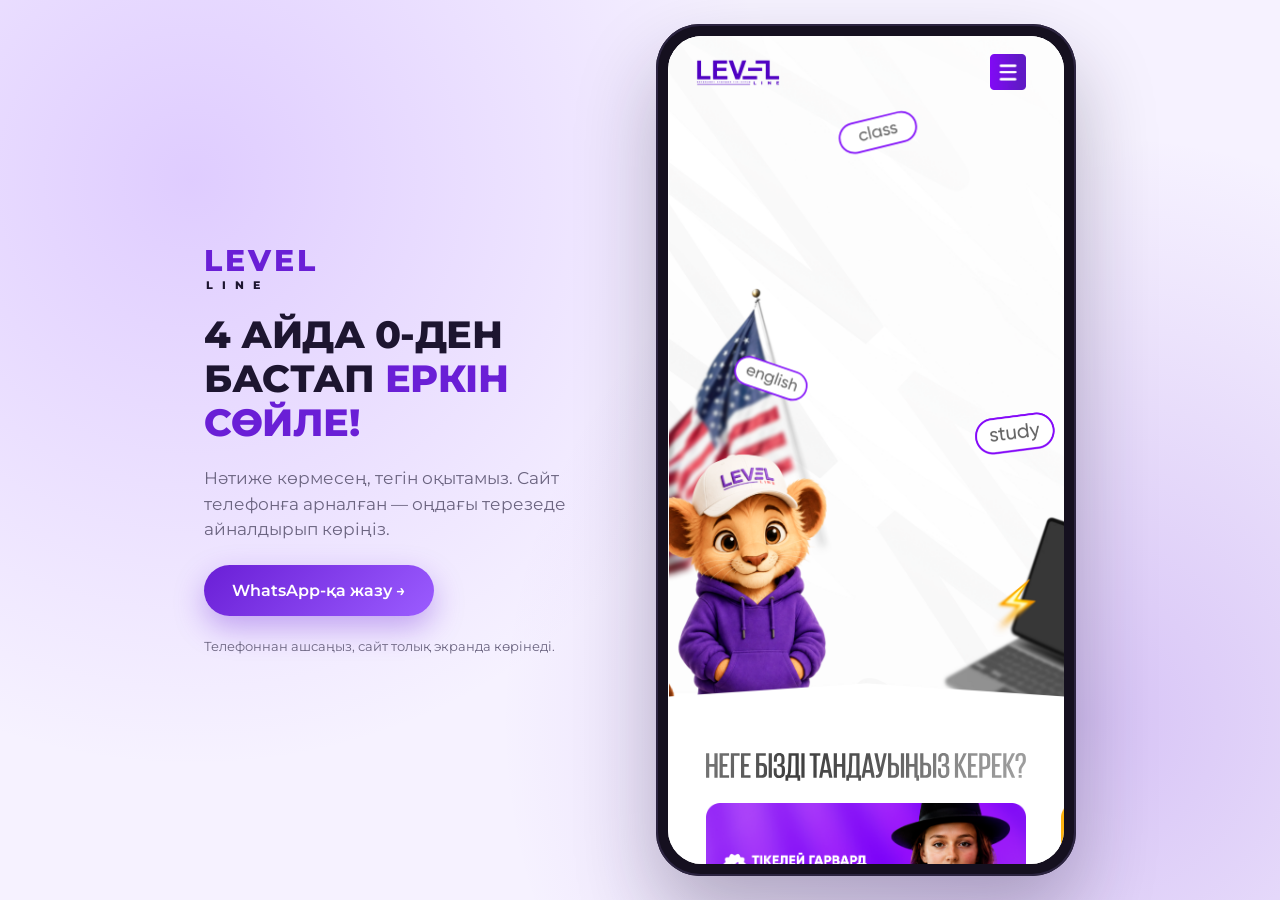
==== desktop.html @ 5b071d93 "LEVEL LINE сайтының Tilda-дан көшірмесі + компьютер нұсқасы Co-Authored-By: Claude Opus 5.5 <noreply" ====
<!doctype html>
<html lang="kk">
<head>
<meta charset="utf-8">
<meta name="viewport" content="width=device-width, initial-scale=1">
<title>LEVEL LINE</title>
<link rel="icon" href="img/tildafavicon.ico">
<link rel="preconnect" href="https://fonts.googleapis.com">
<link href="https://fonts.googleapis.com/css2?family=Montserrat:wght@400;600;800&display=swap" rel="stylesheet">
<script>
  // Телефонда немесе тар экранда — бірден негізгі сайтқа
  if (window.innerWidth < 760) location.replace('index.html' + location.hash);
</script>
<style>
  :root {
    --purple: #6a1fd6;
    --purple-2: #9b5cff;
    --ink: #1d1530;
    --muted: #6b6480;
    --bg: #f6f2ff;
  }
  * { box-sizing: border-box; margin: 0; padding: 0; }
  html, body { height: 100%; }
  body {
    font-family: 'Montserrat', Arial, sans-serif;
    color: var(--ink);
    background:
      radial-gradient(circle at 15% 20%, rgba(155, 92, 255, .25), transparent 45%),
      radial-gradient(circle at 85% 80%, rgba(106, 31, 214, .22), transparent 45%),
      var(--bg);
    display: flex;
    align-items: center;
    justify-content: center;
    gap: 72px;
    padding: 24px 40px;
    overflow: hidden;
  }
  .side {
    max-width: 380px;
    display: flex;
    flex-direction: column;
    gap: 22px;
  }
  .logo {
    font-weight: 800;
    font-size: 30px;
    letter-spacing: 3px;
    color: var(--purple);
    display: flex;
    flex-direction: column;
    line-height: 1;
  }
  .logo span { font-size: 11px; letter-spacing: 9px; color: var(--ink); margin-top: 4px; padding-left: 2px; }
  .side h1 {
    font-size: 38px;
    line-height: 1.15;
    font-weight: 800;
    text-transform: uppercase;
    letter-spacing: -.5px;
  }
  .side h1 span { color: var(--purple); }
  .side p { font-size: 17px; line-height: 1.5; color: var(--muted); }
  .cta {
    align-self: flex-start;
    display: inline-flex;
    align-items: center;
    gap: 10px;
    padding: 16px 28px;
    border-radius: 999px;
    background: linear-gradient(135deg, var(--purple), var(--purple-2));
    color: #fff;
    font-weight: 600;
    font-size: 16px;
    text-decoration: none;
    box-shadow: 0 12px 30px rgba(106, 31, 214, .35);
    transition: transform .2s, box-shadow .2s;
  }
  .cta:hover { transform: translateY(-2px); box-shadow: 0 16px 36px rgba(106, 31, 214, .45); }
  .hint { font-size: 13px; color: var(--muted); }
  .phone {
    flex: none;
    width: 420px;
    height: min(880px, calc(100vh - 48px));
    border-radius: 44px;
    padding: 12px;
    background: #15101f;
    box-shadow: 0 40px 80px rgba(29, 21, 48, .28), inset 0 0 0 2px #2c2440;
  }
  .phone iframe {
    width: 100%;
    height: 100%;
    border: 0;
    border-radius: 34px;
    background: #fff;
    display: block;
  }
  @media (max-width: 1000px) {
    .side { display: none; }
  }
</style>
</head>
<body>
  <div class="side">
    <div class="logo">LEVEL<span>LINE</span></div>
    <h1>4 айда 0-ден бастап <span>еркін сөйле!</span></h1>
    <p>Нәтиже көрмесең, тегін оқытамыз. Сайт телефонға арналған — оңдағы терезеде айналдырып көріңіз.</p>
    <a class="cta" href="https://api.whatsapp.com/send/?phone=77004537501&amp;type=phone_number&amp;app_absent=0" target="_blank" rel="noopener">WhatsApp-қа жазу →</a>
    <span class="hint">Телефоннан ашсаңыз, сайт толық экранда көрінеді.</span>
  </div>
  <div class="phone">
    <iframe src="index.html" title="LEVEL LINE"></iframe>
  </div>
  <script>
    // Хэш сілтеме (#rec...) болса, ішкі сайтқа береміз
    if (location.hash) document.querySelector('iframe').src = 'index.html' + location.hash;
  </script>
</body>
</html>
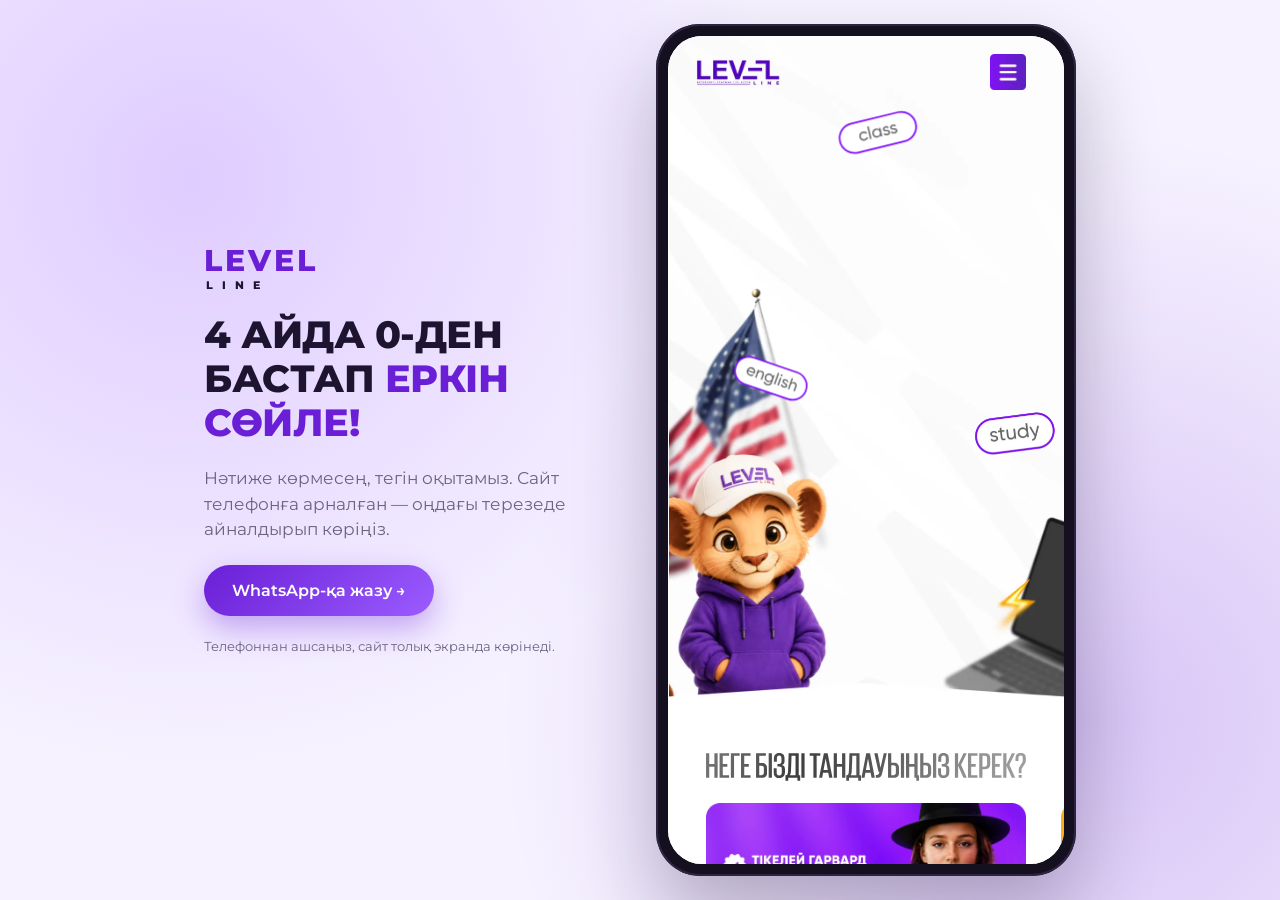
==== commit 1f6bc6ae: "Суреттерді WebP-ке кішірейту (21.9 МБ → 3.4 МБ), бағыттауды нығайту Co-Authored-By: Claude Opus 5.5 " ====
--- a/desktop.html
+++ b/desktop.html
@@ -7,10 +7,6 @@
 <link rel="icon" href="img/tildafavicon.ico">
 <link rel="preconnect" href="https://fonts.googleapis.com">
 <link href="https://fonts.googleapis.com/css2?family=Montserrat:wght@400;600;800&display=swap" rel="stylesheet">
-<script>
-  // Телефонда немесе тар экранда — бірден негізгі сайтқа
-  if (window.innerWidth < 760) location.replace('index.html' + location.hash);
-</script>
 <style>
   :root {
     --purple: #6a1fd6;
@@ -97,6 +93,12 @@
   @media (max-width: 1000px) {
     .side { display: none; }
   }
+  /* Тар экранда терезесіз, толық экран */
+  @media (max-width: 759px) {
+    body { padding: 0; }
+    .phone { width: 100vw; height: 100vh; border-radius: 0; padding: 0; box-shadow: none; background: #fff; }
+    .phone iframe { border-radius: 0; }
+  }
 </style>
 </head>
 <body>
